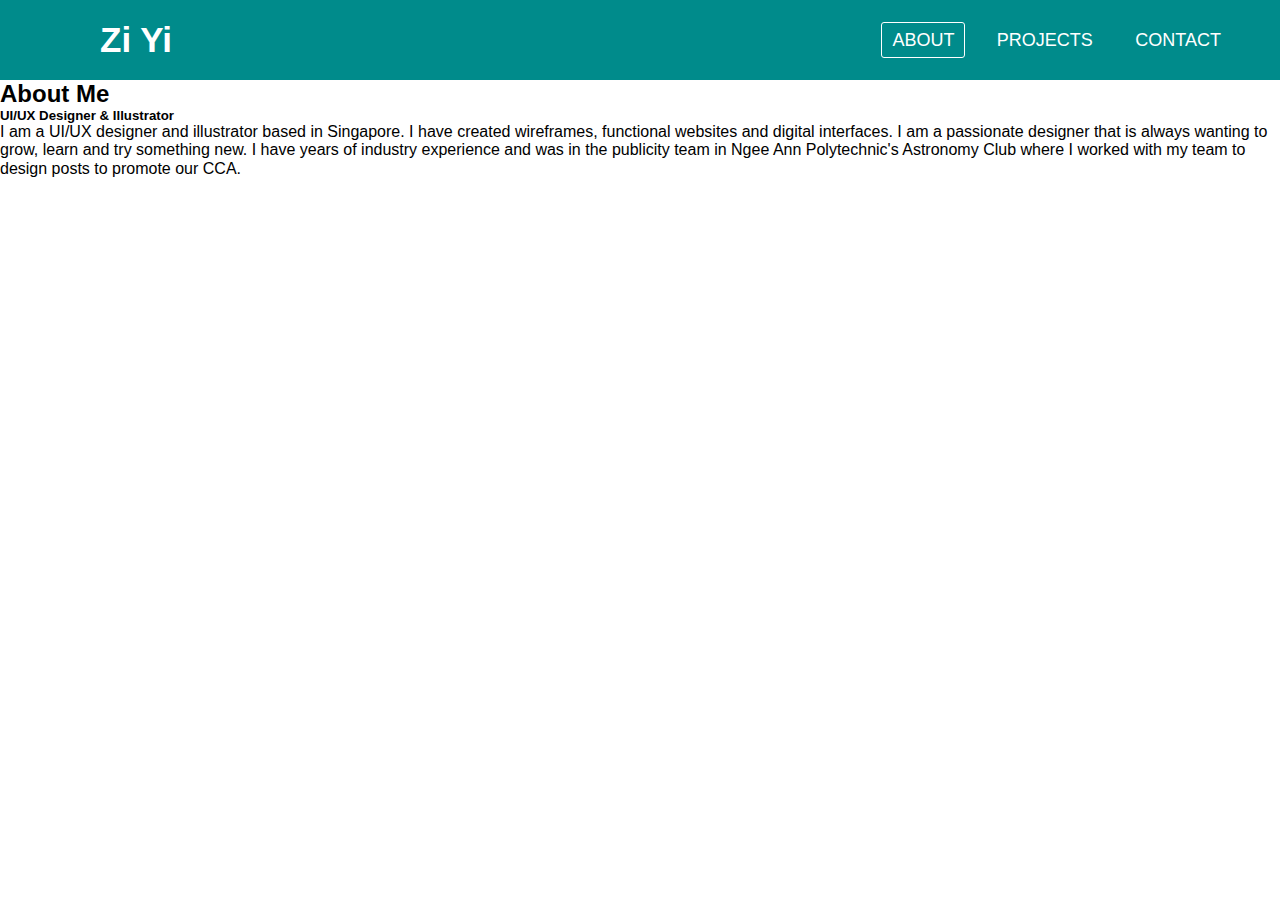
==== index.html @ 1bccd8d4 "about me description" ====
<!DOCTYPE html>
<html lang="en">
<head>
    <meta charset="UTF-8">
    <meta http-equiv="X-UA-Compatible" content="IE=edge">
    <meta name="viewport" content="width=device-width, initial-scale=1.0">
    <title>ID Assignment 1</title>
    <link rel= "stylesheet" href="normalize.css">
    <link rel = "stylesheet" href="style.css" >
</head>
<body>
    <!--navigation header-->
    <nav>
        <input type = "checkbox" id = "check">
        <label for = "check" class = "checkbtn">
            <img src="./images/menu icon.png" alt="menu icon">
        </label>
        <label a class = "nav-title" href="index.html">Zi Yi</label>
        <ul>
            <li><a class = "active" href='index.html'>ABOUT</a></li>
            <li><a href='projects.html'>PROJECTS</a></li>
            <li><a href='contact.html'>CONTACT</a></li>
        </ul>
    </nav>

     <!--about me section-->
     <section class = "about">
         <h2>About Me</h2>
         <h5>UI/UX Designer & Illustrator</h5>
         <p>I am a UI/UX designer and illustrator based in Singapore. I have created wireframes, functional websites and digital interfaces. 
             I am a passionate designer that is always wanting to grow, learn and try something new. I have years of industry experience and 
             was in the publicity team in Ngee Ann Polytechnic's Astronomy Club where I worked with my team to design posts to promote 
             our CCA.</p>
            
         
     </section>
</body>
</html>
---- style.css ----
*{
    padding: 0;
    margin: 0;
    text-decoration: none;
    list-style: none;
}

body{
    font-family: Arial, Helvetica, sans-serif;
}
/*navigation header*/
nav{
    height: 80px;
    width: 100%;
    background: darkcyan;
}

label.nav-title{
    font-size: 35px;
    font-weight:bold;
    color: white;
    padding: 0 100px;
    line-height: 80px;
}

nav ul{
    float: right;
    margin-right: 40px;
}

nav li{
    display: inline-block;
    margin: 0 8px;
    line-height: 80px;
}

nav a{
    color: white;
    font-size: 18px;
    border: 1px solid transparent;
    padding: 7px 10px;
    border-radius: 3px;
}

a.active,a:hover{
    border: 1px solid white;
    transition: .5s;
}

.checkbtn{
    line-height: 80px;
    cursor: pointer;
    float: right;
    margin-right: 40px;
    display: none;
}

#check{
    display: none;
}

@media (max-width: 1048px){
    label.nav-title{
        font-size: 32px;
        padding-left: 60px;
    }
    nav ul{
        margin-right: 20px;
    }
    nav a{
        font-size: 17px;
    }
}

@media (max-width: 909px){
    .checkbtn{
        display: block;
    }
    nav ul{
        position: fixed;
        width: 100%;
        height: 100vh;
        background: darkslategray;
        top: 80px;
        left: -100%;
        text-align: center;
        transition: all 0.5s;
    }
    nav li{
        display: block;
        margin: 50px 0;
        line-height: 30px;
    }
    nav a{
        font-size: 20px;
    }
    a.active,a:hover{
        border: none;
        color: darkturquoise;
    }
    nav ul.show{
        left: 0;
    }
    #check:checked ~ ul{
        left: 0;
    }
}

/*about me section*/
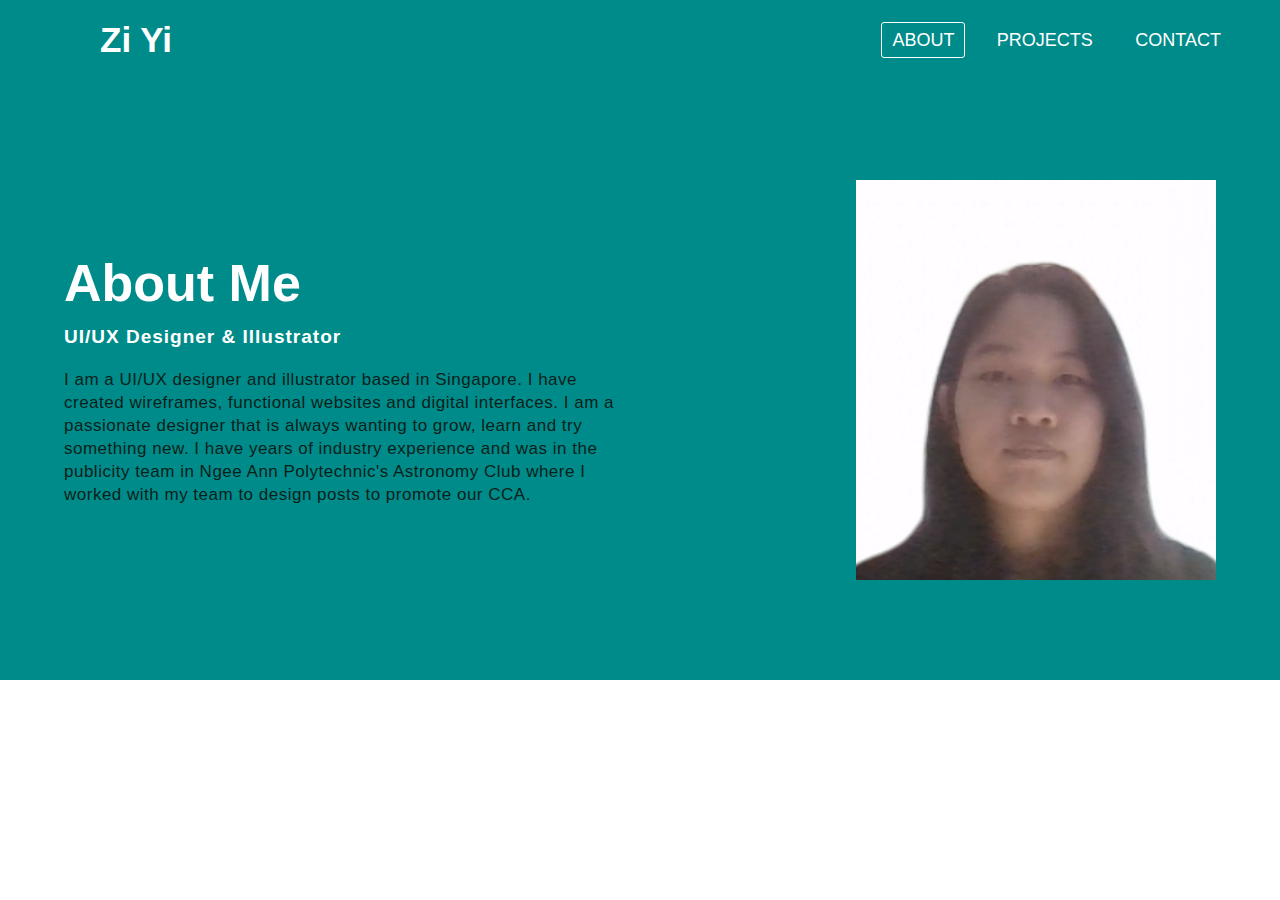
==== commit dc496b8f: "added about me section" ====
--- a/index.html
+++ b/index.html
@@ -25,14 +25,17 @@
 
      <!--about me section-->
      <section class = "about">
-         <h2>About Me</h2>
-         <h5>UI/UX Designer & Illustrator</h5>
-         <p>I am a UI/UX designer and illustrator based in Singapore. I have created wireframes, functional websites and digital interfaces. 
-             I am a passionate designer that is always wanting to grow, learn and try something new. I have years of industry experience and 
-             was in the publicity team in Ngee Ann Polytechnic's Astronomy Club where I worked with my team to design posts to promote 
-             our CCA.</p>
-            
-         
+         <div class = "about-inner">
+             <img src="./images/about-pic.PNG" alt="personal picture">
+             <div class="about-text">
+                <h2>About Me</h2>
+                <h5>UI/UX Designer & Illustrator</h5>
+                <p>I am a UI/UX designer and illustrator based in Singapore. I have created wireframes, functional websites and digital interfaces. 
+                    I am a passionate designer that is always wanting to grow, learn and try something new. I have years of industry experience and 
+                    was in the publicity team in Ngee Ann Polytechnic's Astronomy Club where I worked with my team to design posts to promote 
+                    our CCA.</p>
+             </div>   
+        </div> 
      </section>
 </body>
 </html> --- a/style.css
+++ b/style.css
@@ -59,6 +59,53 @@
     display: none;
 }
 
+
+/*about me section*/
+.about{
+    background: darkcyan;
+    width: 100%;
+    padding: 100px 0px;
+}
+
+.about img{
+    height: 400px;
+    width: 360px;
+}
+
+.about-text{
+    width: 550px;
+}
+
+.about h2{
+    font-size: 52px;
+    margin-bottom: 12px;
+    color: white
+}
+
+.about h5{
+    font-size: 19px;
+    letter-spacing: 1px;
+    color: white;
+    margin-bottom: 20px;
+}
+
+.about p{
+    font-size: 17px;
+    letter-spacing: 0.5px;
+    line-height: 23px;
+    color: rgb(10, 31, 25);
+}
+
+.about-inner{
+    width: 1230px;
+    max-width: 90%;
+    margin: 0 auto;
+    display: flex;
+    align-items: center;
+    justify-content: space-between;
+    flex-direction: row-reverse;
+}
+
 @media (max-width: 1048px){
     label.nav-title{
         font-size: 32px;
@@ -69,6 +116,9 @@
     }
     nav a{
         font-size: 17px;
+    }
+    .about-text{
+        width: 400px;
     }
 }
 
@@ -104,6 +154,4 @@
     #check:checked ~ ul{
         left: 0;
     }
-}
-
-/*about me section*/
+}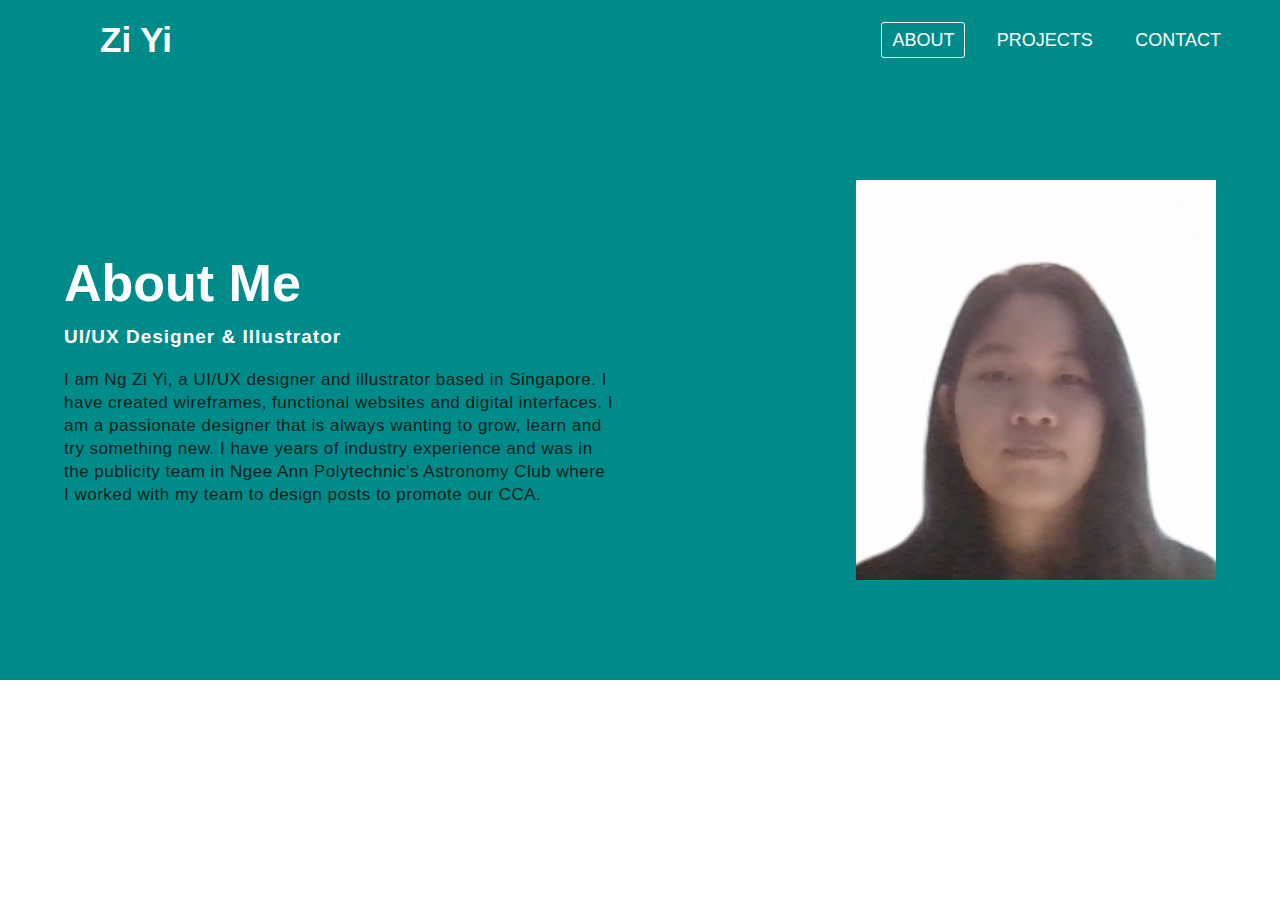
==== commit ef9bf402: "edited about me section" ====
--- a/index.html
+++ b/index.html
@@ -30,7 +30,7 @@
              <div class="about-text">
                 <h2>About Me</h2>
                 <h5>UI/UX Designer & Illustrator</h5>
-                <p>I am a UI/UX designer and illustrator based in Singapore. I have created wireframes, functional websites and digital interfaces. 
+                <p>I am Ng Zi Yi, a UI/UX designer and illustrator based in Singapore. I have created wireframes, functional websites and digital interfaces. 
                     I am a passionate designer that is always wanting to grow, learn and try something new. I have years of industry experience and 
                     was in the publicity team in Ngee Ann Polytechnic's Astronomy Club where I worked with my team to design posts to promote 
                     our CCA.</p>
--- a/style.css
+++ b/style.css
@@ -122,7 +122,7 @@
     }
 }
 
-@media (max-width: 909px){
+@media (max-width: 888px){
     .checkbtn{
         display: block;
     }
@@ -154,4 +154,30 @@
     #check:checked ~ ul{
         left: 0;
     }
+
+    .about-inner{
+        flex-direction: column;
+    }
+    .about img{
+        height: 270px;
+        width: 243px;
+        margin-bottom: 30px;
+    }
+    .about-text{
+        width: auto;
+        display: flex;
+        flex-direction: column;
+        align-items: center;
+    }
+    .about h2{
+        font-size: 40px;
+    }
+    .about h5{
+        font-size: 16px;
+    }
+    .about p{
+        font-size: 15px;
+        padding: 0 15px;
+        line-height: 28px;
+    }
 }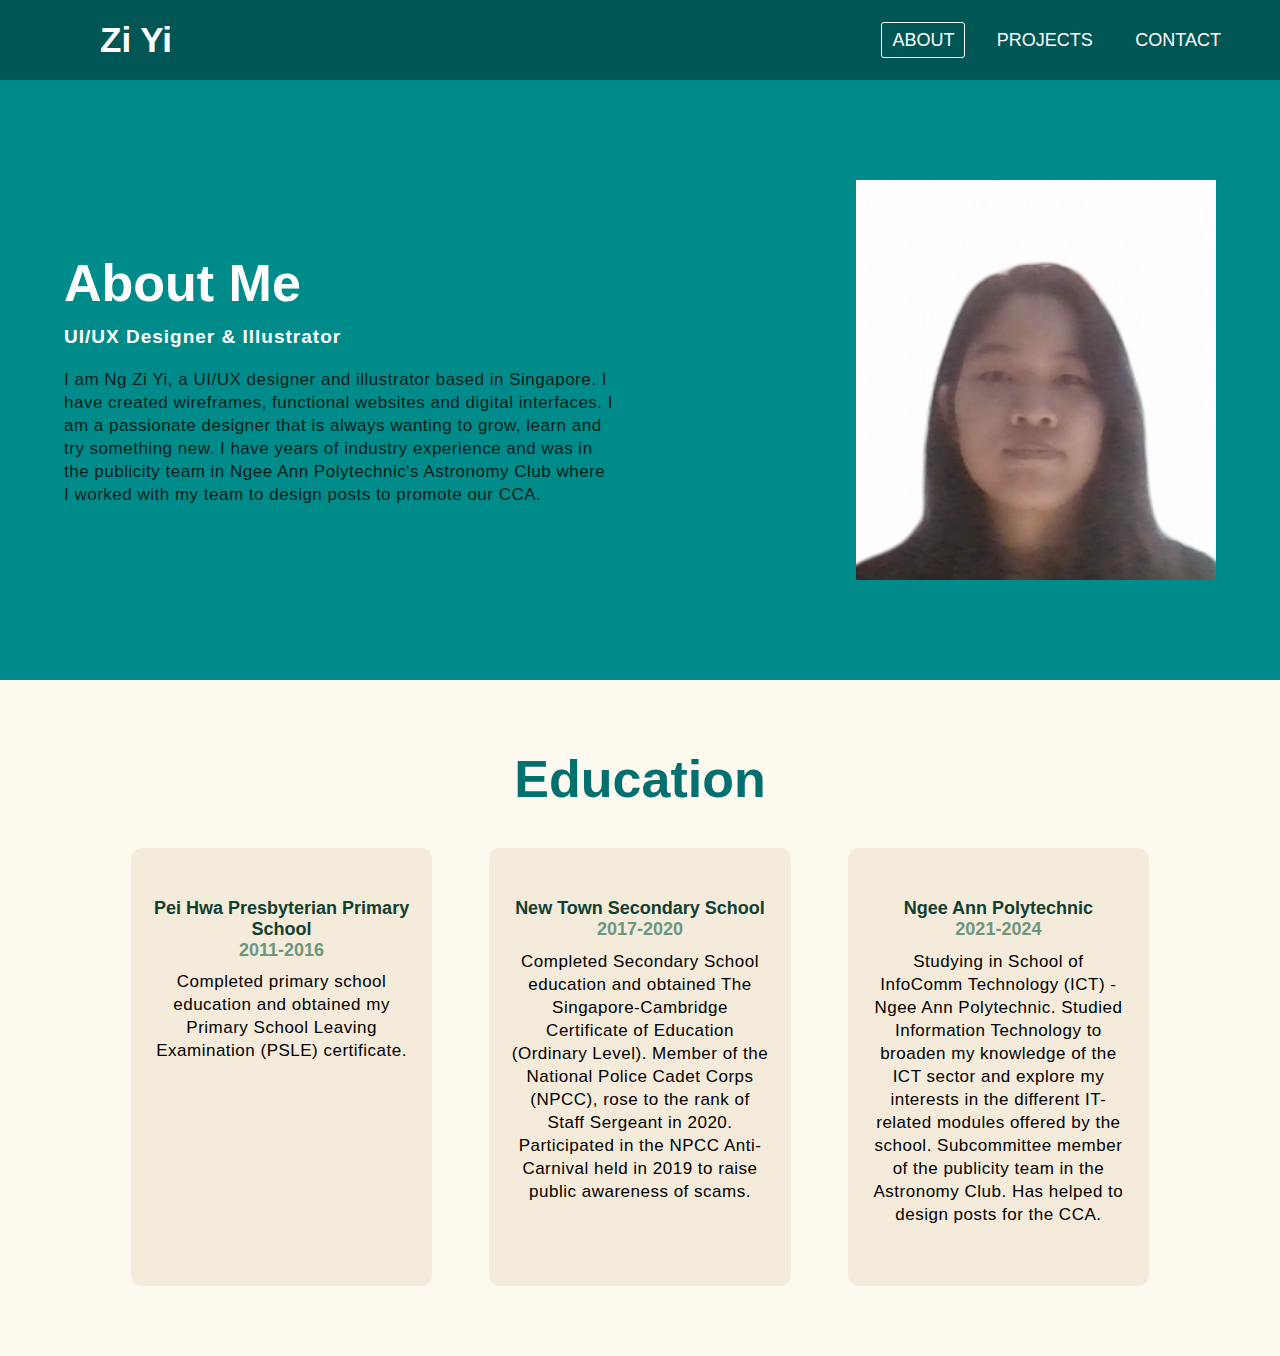
==== commit 11b2be6c: "added education section" ====
--- a/index.html
+++ b/index.html
@@ -37,5 +37,31 @@
              </div>   
         </div> 
      </section>
+
+     <!--education sector-->
+     <section class="education">
+         <h2>Education</h2>
+         <div class = "edu-box">
+            <div class = "edu-sch">
+                <h4>Pei Hwa Presbyterian Primary School</h4>
+                <h4 style="color: rgb(109, 150, 127);">2011-2016</h4>
+                <p>Completed primary school education and obtained my Primary School Leaving Examination (PSLE) certificate.</p>
+            </div>
+            <div class = "edu-sch">
+                <h4>New Town Secondary School</h4>
+                <h4 style="color: rgb(109, 150, 127);">2017-2020</h4>
+                <p>Completed Secondary School education and obtained The Singapore-Cambridge Certificate of Education (Ordinary Level).
+                   Member of the National Police Cadet Corps (NPCC), rose to the rank of Staff Sergeant in 2020. 
+                   Participated in the NPCC Anti-Carnival held in 2019 to raise public awareness of scams.</p>
+            </div>
+            <div class = "edu-sch">
+                <h4>Ngee Ann Polytechnic</h4>
+                <h4 style="color: rgb(109, 150, 127);">2021-2024</h4>
+                <p>Studying in School of InfoComm Technology (ICT) - Ngee Ann Polytechnic. Studied Information Technology to
+                   broaden my knowledge of the ICT sector and explore my interests in the different IT-related modules offered by the school. 
+                   Subcommittee member of the publicity team in the Astronomy Club. Has helped to design posts for the CCA.</p>
+            </div>
+         </div>
+     </section>
 </body>
 </html> --- a/style.css
+++ b/style.css
@@ -12,7 +12,7 @@
 nav{
     height: 80px;
     width: 100%;
-    background: darkcyan;
+    background: rgb(0, 85, 85);
 }
 
 label.nav-title{
@@ -106,6 +106,49 @@
     flex-direction: row-reverse;
 }
 
+/*education section*/
+.education{
+    background: floralwhite;
+    width: 100%;
+    padding: 70px 0;
+    text-align: center;
+    margin: auto;
+}
+
+.education h2{
+    font-size: 52px;
+    margin-bottom: 12px;
+    color: rgb(3, 112, 112)
+}
+
+.education h4{
+        font-size: 18px;
+        color: rgb(17, 63, 50)
+}
+
+.education p{
+    font-size: 17px;
+    padding: 10px;
+    line-height: 23px;
+    letter-spacing: 0.5px;
+}
+
+.edu-box{
+    margin-top: 3%;
+    display: flex;
+    justify-content: space-around;
+    padding: 0 8%;
+}
+
+.edu-sch{
+    flex-basis: 28%;
+    background: rgb(245, 235, 219);
+    border-radius: 10px;
+    padding: 50px 12px;
+    box-sizing: border-box;
+}
+
+/*responsive*/
 @media (max-width: 1048px){
     label.nav-title{
         font-size: 32px;
@@ -127,10 +170,10 @@
         display: block;
     }
     nav ul{
-        position: fixed;
+        position: absolute;
         width: 100%;
-        height: 100vh;
-        background: darkslategray;
+        height: 100%;
+        background: rgb(38, 61, 61);
         top: 80px;
         left: -100%;
         text-align: center;
@@ -179,5 +222,15 @@
         font-size: 15px;
         padding: 0 15px;
         line-height: 28px;
+        text-align: center;
+    }
+
+    .edu-box{
+        flex-direction: column;
+        margin-top: 10%;
+    }
+
+    .edu-sch{
+        margin-bottom: 10%;
     }
 }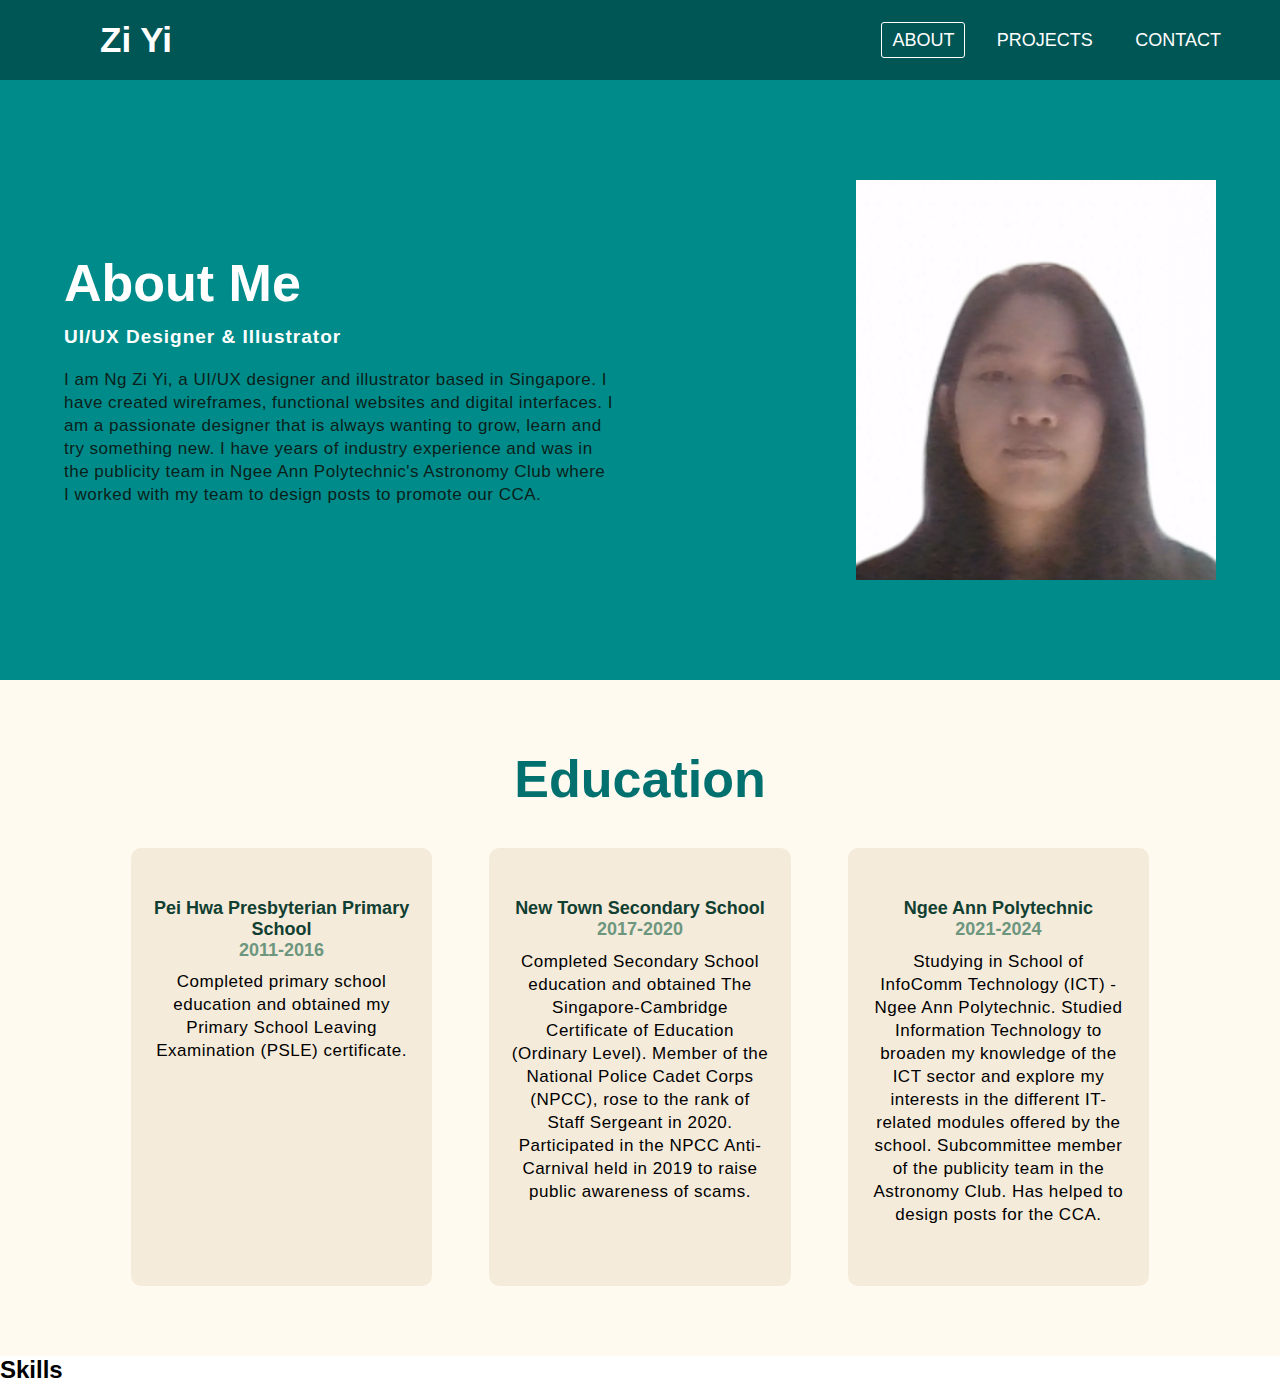
==== commit 53931dee: "validation for nav header" ====
--- a/index.html
+++ b/index.html
@@ -63,5 +63,11 @@
             </div>
          </div>
      </section>
+
+     <!--skills section-->
+     <section class = "skills">
+         <h2>Skills</h2>
+         
+     </section>
 </body>
 </html> --- a/style.css
+++ b/style.css
@@ -166,11 +166,14 @@
 }
 
 @media (max-width: 888px){
+    nav{
+        position: fixed;
+    }
     .checkbtn{
         display: block;
     }
     nav ul{
-        position: absolute;
+        position: fixed;
         width: 100%;
         height: 100%;
         background: rgb(38, 61, 61);
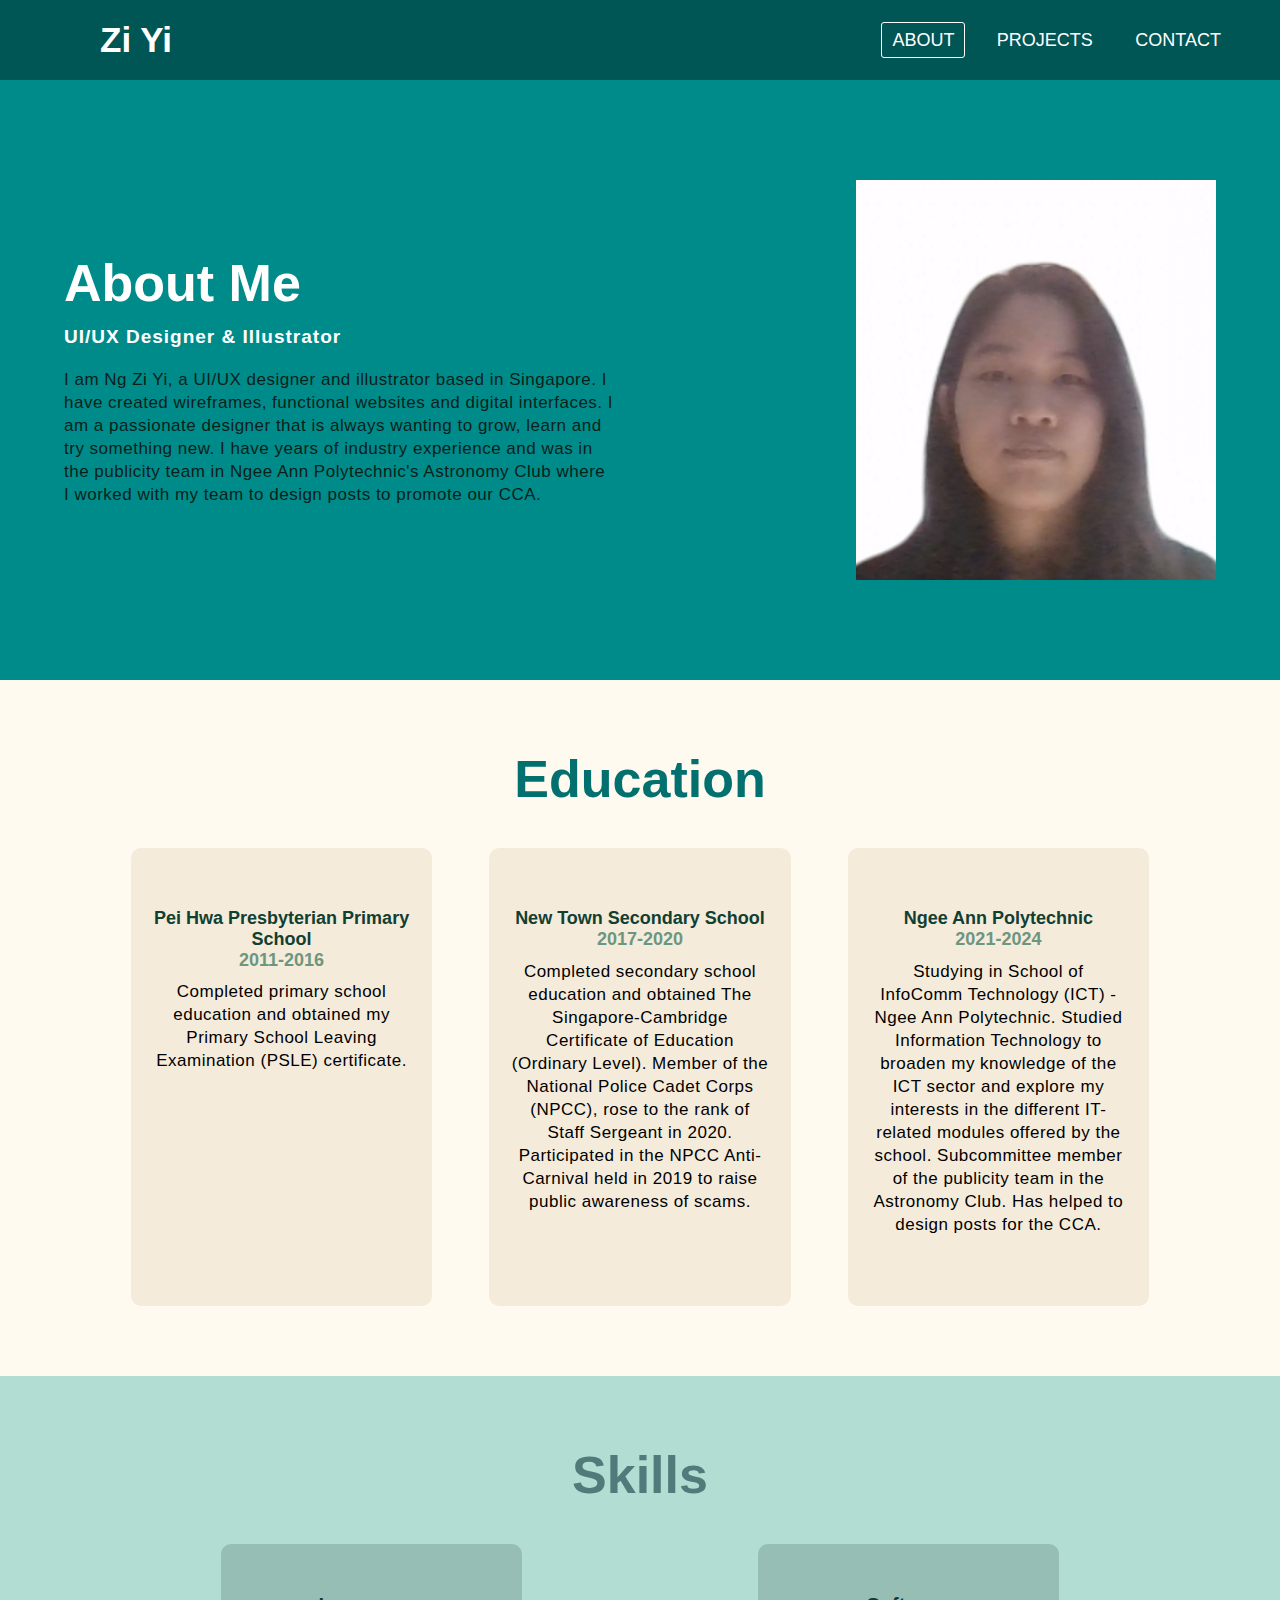
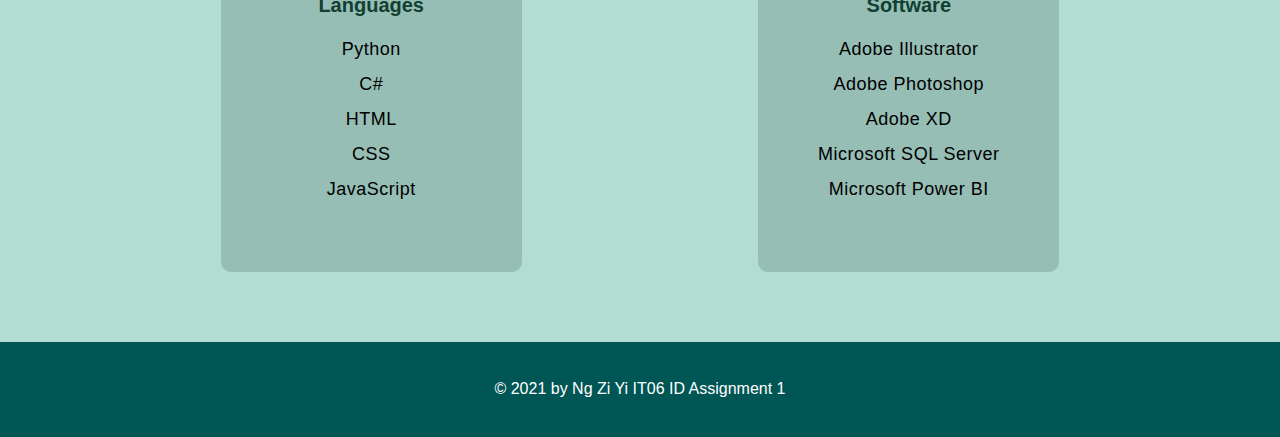
==== commit cd771ce9: "completed about page" ====
--- a/index.html
+++ b/index.html
@@ -50,7 +50,7 @@
             <div class = "edu-sch">
                 <h4>New Town Secondary School</h4>
                 <h4 style="color: rgb(109, 150, 127);">2017-2020</h4>
-                <p>Completed Secondary School education and obtained The Singapore-Cambridge Certificate of Education (Ordinary Level).
+                <p>Completed secondary school education and obtained The Singapore-Cambridge Certificate of Education (Ordinary Level).
                    Member of the National Police Cadet Corps (NPCC), rose to the rank of Staff Sergeant in 2020. 
                    Participated in the NPCC Anti-Carnival held in 2019 to raise public awareness of scams.</p>
             </div>
@@ -66,8 +66,32 @@
 
      <!--skills section-->
      <section class = "skills">
-         <h2>Skills</h2>
-         
+        <h2>Skills</h2>
+         <div class = "skill-box">
+            <div class = "skill-section">
+                <h4>Languages</h4>
+                <ul>
+                    <li>Python</li>
+                    <li>C#</li>
+                    <li>HTML</li>
+                    <li>CSS</li>
+                    <li>JavaScript</li>
+                </ul>
+            </div>
+            <div class = "skill-section">
+                <h4>Software</h4>
+                <ul>
+                    <li>Adobe Illustrator</li>
+                    <li>Adobe Photoshop</li>
+                    <li>Adobe XD</li>
+                    <li>Microsoft SQL Server</li>
+                    <li>Microsoft Power BI</li>
+                </ul>
+            </div>
+         </div>
      </section>
+     <footer>
+        <p>© 2021 by Ng Zi Yi IT06 ID Assignment 1</p>
+    </footer>
 </body>
 </html> --- a/style.css
+++ b/style.css
@@ -144,8 +144,56 @@
     flex-basis: 28%;
     background: rgb(245, 235, 219);
     border-radius: 10px;
+    padding: 60px 12px;
+    box-sizing: border-box;
+}
+
+/*skills*/
+.skills{
+    background: #b1ddd2;
+    width: 100%;
+    padding: 70px 0;
+    text-align: center;
+}
+
+.skills h2{
+    font-size: 52px;
+    margin-bottom: 12px;
+    color: rgb(81, 122, 122)
+}
+
+.skills h4{
+    font-size: 20px;
+    color: rgb(17, 63, 50)
+}
+
+.skills ul{
+    font-size: 18px;
+    padding: 15px;
+    line-height: 35px;
+    letter-spacing: 0.5px;
+}
+
+.skill-box{
+    margin-top: 3%;
+    display: flex;
+    justify-content: space-around;
+    padding: 0 8%;
+}
+
+.skill-section{
+    flex-basis: 28%;
+    background: #96beb5;;
+    border-radius: 10px;
     padding: 50px 12px;
     box-sizing: border-box;
+}
+
+footer{
+    background: rgb(0, 85, 85);
+    padding: 3%;
+    text-align: center;
+    color: white;
 }
 
 /*responsive*/
@@ -232,8 +280,24 @@
         flex-direction: column;
         margin-top: 10%;
     }
-
     .edu-sch{
         margin-bottom: 10%;
     }
+    .education h2{
+        font-size: 40px;
+    }
+    .education p{
+        line-height: 27px;
+    }
+
+    .skill-box{
+        flex-direction: column;
+        margin-top: 10%;
+    }
+    .skill-section{
+        margin-bottom: 10%;
+    }
+    .skills h2{
+        font-size: 40px;
+    }
 }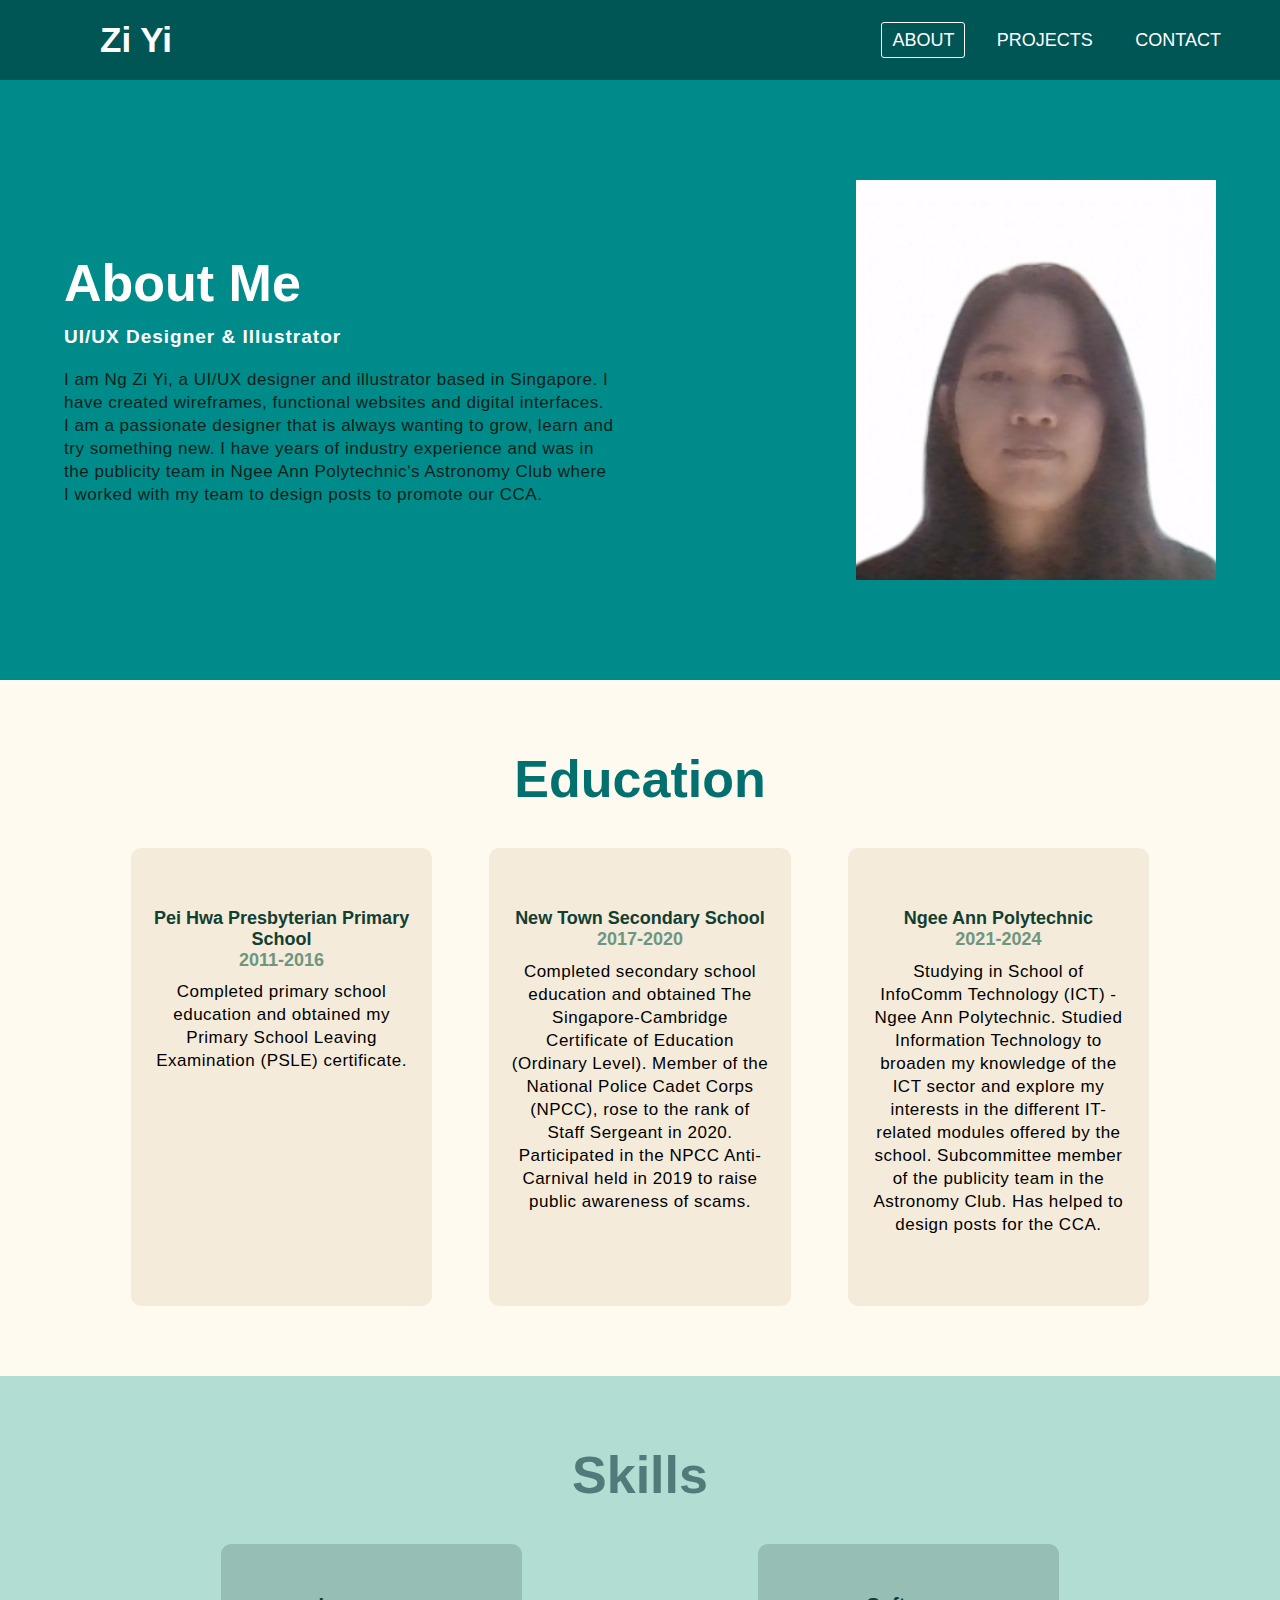
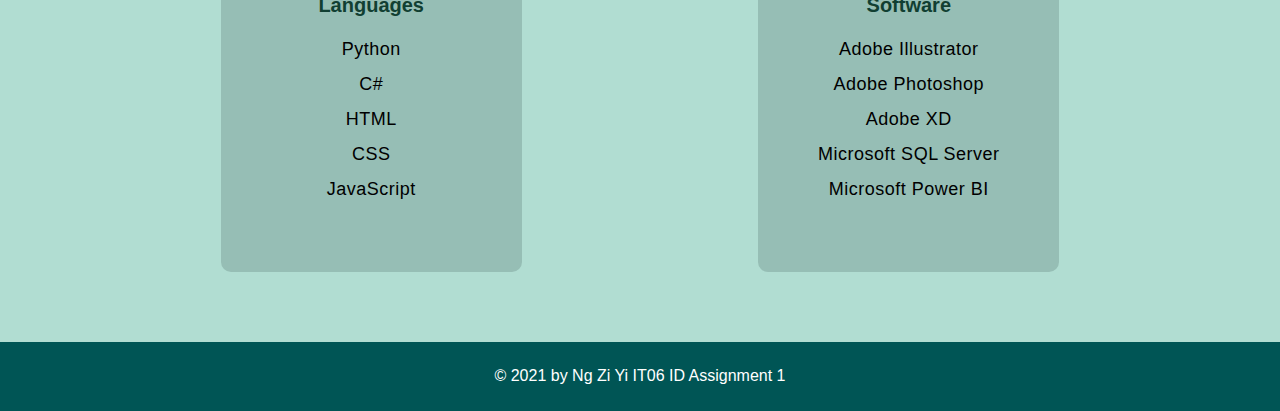
==== commit 0ac9eac5: "added comment for footer" ====
--- a/index.html
+++ b/index.html
@@ -90,6 +90,8 @@
             </div>
          </div>
      </section>
+
+     <!--footer section-->
      <footer>
         <p>© 2021 by Ng Zi Yi IT06 ID Assignment 1</p>
     </footer>
--- a/style.css
+++ b/style.css
@@ -3,11 +3,13 @@
     margin: 0;
     text-decoration: none;
     list-style: none;
+    box-sizing: border-box;
 }
 
 body{
     font-family: Arial, Helvetica, sans-serif;
 }
+
 /*navigation header*/
 nav{
     height: 80px;
@@ -60,6 +62,8 @@
 }
 
 
+/*ABOUT PAGE*/
+
 /*about me section*/
 .about{
     background: darkcyan;
@@ -91,7 +95,7 @@
 
 .about p{
     font-size: 17px;
-    letter-spacing: 0.5px;
+    letter-spacing: 0.52px;
     line-height: 23px;
     color: rgb(10, 31, 25);
 }
@@ -191,10 +195,51 @@
 
 footer{
     background: rgb(0, 85, 85);
-    padding: 3%;
+    padding: 2%;
     text-align: center;
     color: white;
 }
+
+
+
+/*PROJECTS PAGE*/
+.projects{
+    background: rgb(245, 235, 219);
+    width: 100%;
+    padding: 70px 0;
+    text-align: center;
+    margin: auto;
+}
+
+.projects h2{
+    font-size: 52px;
+    margin-bottom: 12px;
+    color: rgb(3, 112, 112)
+}
+
+.proj-box{
+    margin-top: 3%;
+    display: flex;
+    justify-content: center;
+}
+
+.proj-col{
+    flex-basis: 38%;
+    box-sizing: border-box;
+}
+
+.proj-col img{
+    width: 60%;
+    margin: 2%;
+    border-radius: 5px;
+}
+
+.proj-col-inner{
+    display: flex;
+    flex-direction: column;
+    align-items: center;
+}
+
 
 /*responsive*/
 @media (max-width: 1048px){
@@ -215,17 +260,25 @@
 
 @media (max-width: 888px){
     nav{
+        height: 65px;
         position: fixed;
     }
+
+    label.nav-title{
+        line-height: 65px;
+        font-size: 30px;
+    }
+
     .checkbtn{
         display: block;
+        line-height: 65px;
     }
     nav ul{
         position: fixed;
         width: 100%;
         height: 100%;
         background: rgb(38, 61, 61);
-        top: 80px;
+        top: 65px;
         left: -100%;
         text-align: center;
         transition: all 0.5s;
@@ -300,4 +353,18 @@
     .skills h2{
         font-size: 40px;
     }
+
+    footer{
+        padding: 4%;
+    }
+
+    .projects h2{
+        font-size: 35px;
+    }
+    .proj-box{
+        flex-direction: column-reverse;
+    }
+    .proj-col img{
+        width: 60%;
+    }
 }